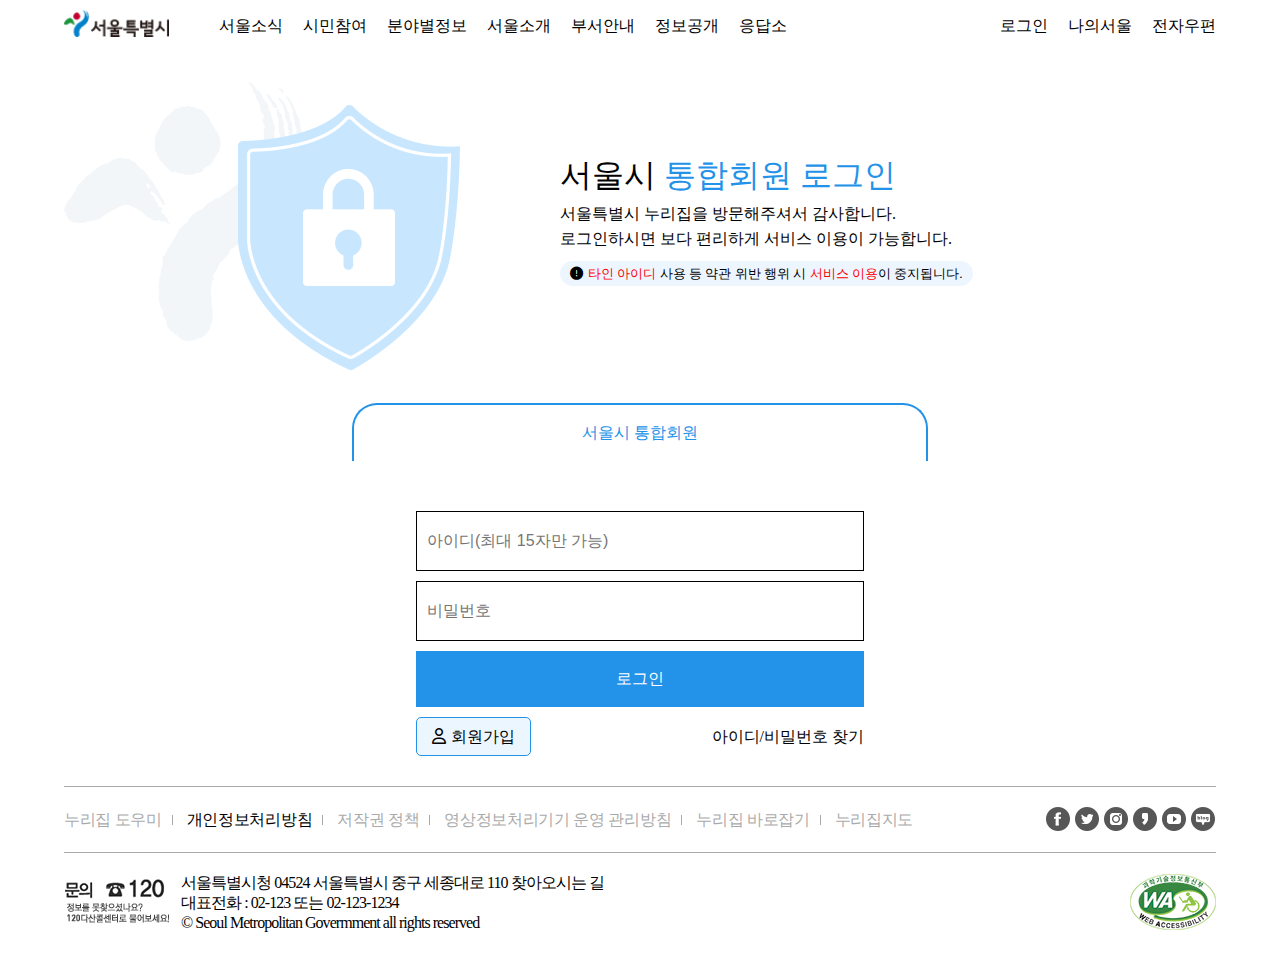
==== login.html @ 6531170d "study" ====
<!DOCTYPE html>
<html lang="ko">
<head>
    <meta charset="UTF-8">
    <meta name="viewport" content="width=device-width, initial-scale=1.0">
    <meta name="keywords" content="">
    <meta name="description" content="">
    <title>로그인</title>
    <link rel="stylesheet" href="https://cdnjs.cloudflare.com/ajax/libs/font-awesome/6.4.0/css/all.min.css">
    <link rel="stylesheet" href="./styles/reset.css">
    <link rel="stylesheet" href="./styles/style2.css">
</head>
<body>
    <header>
        <div id="h_top">
            <div class="left">
                <h1><a href="http://127.0.0.1:5500/index.html"><img src="./images/seoul.png" alt="서울특별시"></a></h1>
                <nav>
                    <ul>
                        <li><a href="#">서울소식</a></li>
                        <li><a href="#">시민참여</a></li>
                        <li><a href="#">분야별정보</a></li>
                        <li><a href="#">서울소개</a></li>
                        <li><a href="#">부서안내</a></li>
                        <li><a href="#">정보공개</a></li>
                        <li><a href="#">응답소</a></li>
                    </ul>
                </nav>
            </div>
            <ul class="right">
                <li><a href="#">로그인</a></li>
                <li><a href="#">나의서울</a></li>
                <li><a href="#">전자우편</a></li>
            </ul>
        </div>
    </header>
    <main>
        <div class="login_wrap">
            <div class="title">
                <div class="left">
                    <p><img src="./images/bg-new-login.png" alt=""></p>
                </div>
                <div class="right">
                    <h2>서울시 <span>통합회원 로그인</span></h2>
                    <p>서울특별시 누리집을 방문해주셔서 감사합니다.<br>로그인하시면 보다 편리하게 서비스 이용이 가능합니다.</p>
                    <p><i class="fa-solid fa-circle-exclamation"></i><span>타인 아이디</span> 사용 등 약관 위반 행위 시 <span>서비스 이용</span>이 중지됩니다.</p>
                </div>
            </div>
            <div class="contents">
                <h3>서울시 통합회원</h3>
                <form action="#" method="post" id="loginFrm">
                    <fieldset>
                        <legend class="skip">검색양식</legend>
                        <label for="user_id"></label>
                        <input type="text" id="user_id" placeholder="아이디(최대 15자만 가능)" maxlength="15">
                        <label for="user_pw"></label>
                        <input type="password" id="user_pw" placeholder="비밀번호">
                        <button type="submit" title="login">로그인</button>
                        <div class="join">
                            <a href="#"><i class="fa-regular fa-user"></i>회원가입</a>
                            <a href="#"><span>아이디/비밀번호 찾기</span></a></div>
                        </div>
                    </fieldset>
                </form>
            </div>
        </div>
    </main>
    <footer>
        <div class="top">
            <div class="left">
                <a href="#">누리집 도우미</a>
                <a href="#">개인정보처리방침</a>
                <a href="#">저작권 정책</a>
                <a href="#">영상정보처리기기 운영 관리방침</a>
                <a href="#">누리집 바로잡기</a>
                <a href="#">누리집지도</a>
            </div>
            <div class="right">
                <a href="#">페이스북</a>
                <a href="#">트위터</a>
                <a href="#">인스타그램</a>
                <a href="#">카카오스토리</a>
                <a href="#">유튜브</a>
                <a href="#">네이버블로그</a>
            </div>
        </div>
        <div class="btm">
            <div class="left">
                <p><img src="./images/call.jpg" alt="문의 120"></p>
                <address>서울특별시청 04524 서울특별시 중구 세종대로 110 <a href="#">찾아오시는 길</a><br>
                    대표전화 : 02-123 또는 02-123-1234<br>
                    © Seoul Metropolitan Govermment all rights reserved</address>
            </div>
            <div class="right">
                <a href="#"><img src="./images/footer_mark_wah.png" alt="WA과학기술정보통신부"></a>
            </div>
        </div>
    </footer>
</body>
</html>
---- styles/style2.css ----
/* all-layout */
header, main, footer {
    width:1152px; margin:0 auto;
}
header {}
header #h_top {
    height: 52px; 
    display: flex; flex-flow:row nowrap;
    justify-content:space-between; align-items:center; 
}
header #h_top .left {
    display: flex; flex-flow: row nowrap; gap:50px; 
}
header #h_top .left h1 {
    width: 105px; height: 27px; padding-top:10px;
}
header #h_top .left h1 a {}
header #h_top .left h1 a img {width: 100%;}
header #h_top .left nav {}
header #h_top .left nav ul {
    display: flex; flex-flow: row nowrap; gap:20px;
    
}
header #h_top .left nav ul li {line-height: 52px; }
header #h_top .left nav ul li a {}
header #h_top .left nav ul li a:hover {color:#2392e9;}
header #h_top .right {
    display: flex; flex-flow: row nowrap; gap:20px;
}
header #h_top .right li {}
header #h_top .right li a {}
header #h_top .right li a:hover {color:#2392e9;}
main {}
main .login_wrap {}
main .login_wrap .title {
    display: flex; flex-flow:row nowrap;
    justify-content:flex-start; align-items: center;
    padding:30px 0;
}
main .login_wrap .title .left {}
main .login_wrap .title .left p {}
main .login_wrap .title .left p img {}
main .login_wrap .title .right {margin-left:100px;}
main .login_wrap .title .right h2 {font-size:2rem;}
main .login_wrap .title .right h2 span {font-size:2rem; color:#2392e9;}
main .login_wrap .title .right p {
    line-height:25px; margin:10px 0;
}
main .login_wrap .title .right p:last-child {
    font-size:0.833rem; background-color:#edf6ff; padding:0 10px;
    border-radius:20px;
}
main .login_wrap .title .right p span {color:red; font-size:0.833rem;}
main .login_wrap .title .right p .fa-solid {margin-right:5px;}
main .login_wrap .contents {
    display: flex; flex-flow: column nowrap;
    justify-content: center; align-items: center; 
}
main .login_wrap .contents h3 {
    color:#2392e9;
    border:2px solid #2392e9; border-bottom:none; width:50%; text-align: center;
    padding:20px 0; border-top-left-radius:25px; border-top-right-radius:25px;
}
main .login_wrap .contents #loginFrm {
    margin-top:50px;
    display: flex; flex-flow: column nowrap;
    justify-content: center; align-items: center; 
}
main .login_wrap .contents #loginFrm fieldset {
    display: flex; flex-flow: column nowrap; 
}
main .login_wrap .contents #loginFrm fieldset label {}
main .login_wrap .contents #loginFrm fieldset #user_id,
main .login_wrap .contents #loginFrm fieldset #user_pw {
    padding:20px 200px 20px 10px; margin-bottom:10px;
    border:1px solid #000;
}
main .login_wrap .contents #loginFrm fieldset button {
    padding:20px 200px; margin-bottom:10px;
    background: #2392e9; color:#fff;
}
main .login_wrap .contents .join {
    display: flex; flex-flow: row nowrap; justify-content:space-between; align-items: center;
}
main .login_wrap .contents .join a {}
main .login_wrap .contents .join a:first-child {
    padding:10px 15px; border:1px solid #2392e9; border-radius:5px;
    background:#ebf6ff;
}
main .login_wrap .contents .join a .fa-user {
    padding-right:5px;
}
main .login_wrap .contents .join a span {}
footer {}
footer .top {
    display: flex; flex-flow: row nowrap;
    justify-content: space-between; align-items: center;
    border:1px solid #aaa; margin-top:30px;
    border-left: 0; border-right: 0; padding:20px 0;
}
footer .top .left {}
footer .top .left a {color:#aaa; letter-spacing:-0.02em;}
footer .top .left a:nth-child(2) {color:#000;}
footer .top .left a::after {
    content:''; width:1px; height:10px;
    background:#aaa; display:inline-block;
    margin:0 10px;
}
footer .top .left a:last-child::after {display:none;}
footer .top .right {}
footer .top .right a {
    background: no-repeat;
    width:25px; height:25px;
    display: inline-block; text-indent: -9999px;
}
footer .top .right a:first-child {background-image:url(../images/icon_sns2/icon_set_sns_02.png);}
footer .top .right a:first-child:hover {background-image:url(../images/icon_sns2/icon_set_sns_09.png);}
footer .top .right a:nth-child(2) {background-image:url(../images/icon_sns2/icon_set_sns_03.png);}
footer .top .right a:nth-child(2):hover {background-image:url(../images/icon_sns2/icon_set_sns_10.png);}
footer .top .right a:nth-child(3) {background-image:url(../images/icon_sns2/icon_set_sns_04.png);}
footer .top .right a:nth-child(3):hover {background-image:url(../images/icon_sns2/icon_set_sns_11.png);}
footer .top .right a:nth-child(4) {background-image:url(../images/icon_sns2/icon_set_sns_05.png);}
footer .top .right a:nth-child(4):hover {background-image:url(../images/icon_sns2/icon_set_sns_12.png);}
footer .top .right a:nth-child(5) {background-image:url(../images/icon_sns2/icon_set_sns_06.png);}
footer .top .right a:nth-child(5):hover {background-image:url(../images/icon_sns2/icon_set_sns_13.png);}
footer .top .right a:last-child {background-image:url(../images/icon_sns2/icon_set_sns_07.png);}
footer .top .right a:last-child:hover {background-image:url(../images/icon_sns2/icon_set_sns_14.png);}
footer .btm {
    display: flex; flex-flow: row nowrap;
    justify-content: space-between; align-items: center; margin:20px 0;
}
footer .btm .left {
    display: flex; flex-flow: row nowrap;
    justify-content: center; align-items: center;
}
footer .btm .left p {padding-right: 10px;}
footer .btm .left p img {}
footer .btm .left address {line-height:20px; letter-spacing:-0.06em;}
footer .btm .right {}
footer .btm .right a {}
footer .btm .right a img {}
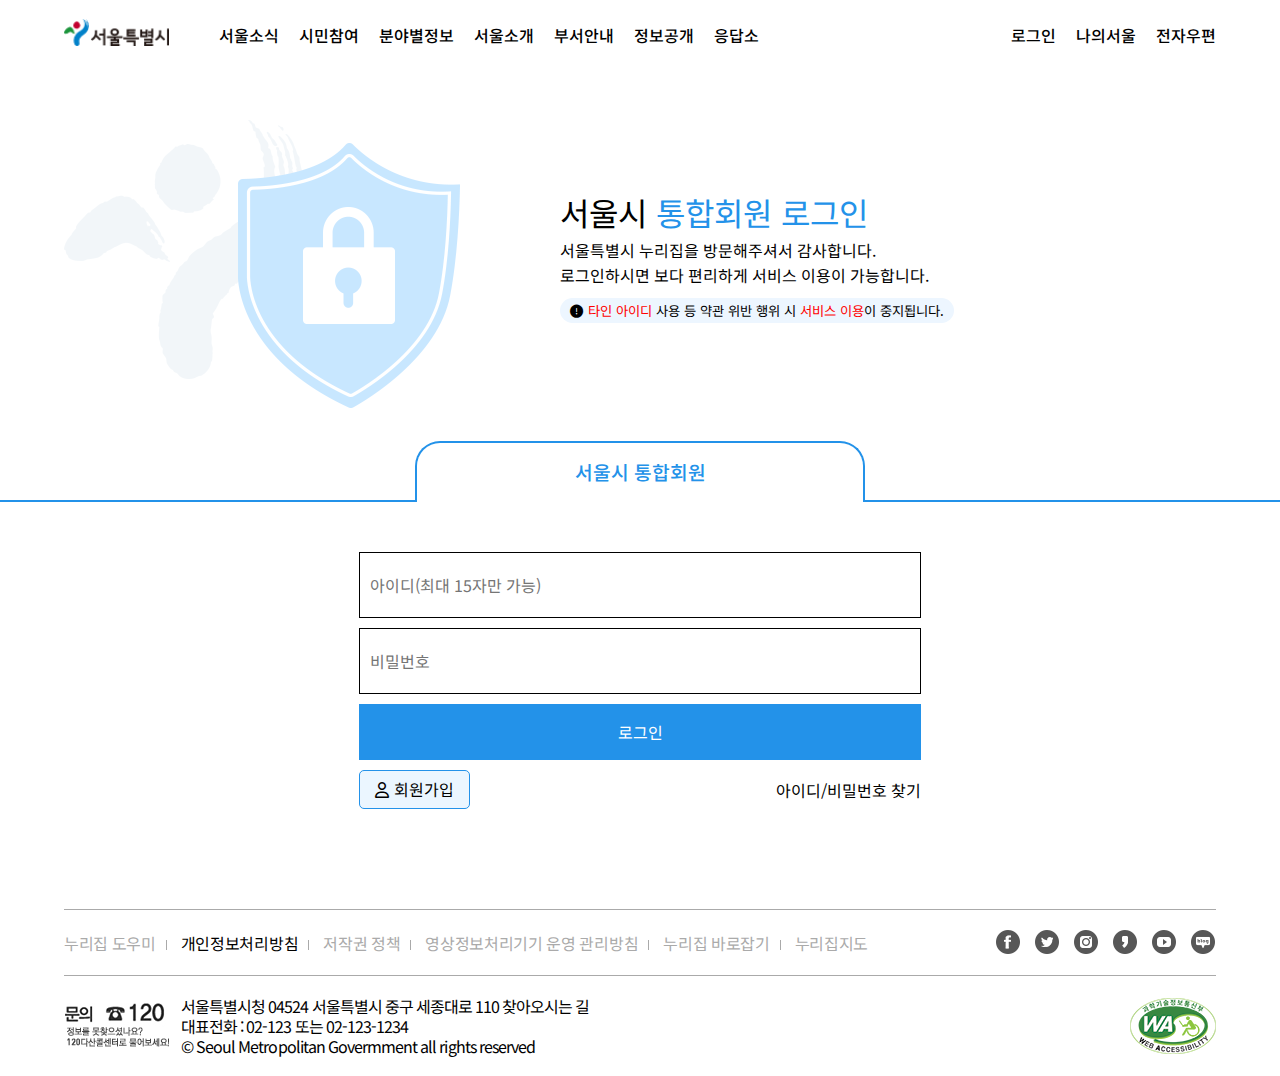
==== commit e901f629: "css" ====
--- a/login.html
+++ b/login.html
@@ -6,6 +6,12 @@
     <meta name="keywords" content="">
     <meta name="description" content="">
     <title>로그인</title>
+    <!-- favicon -->
+    <!-- font -->
+    <link rel="preconnect" href="https://fonts.googleapis.com">
+    <link rel="preconnect" href="https://fonts.gstatic.com" crossorigin>
+    <link href="https://fonts.googleapis.com/css2?family=Noto+Sans+KR:wght@400;500;700&display=swap" rel="stylesheet">
+    <!-- style -->
     <link rel="stylesheet" href="https://cdnjs.cloudflare.com/ajax/libs/font-awesome/6.4.0/css/all.min.css">
     <link rel="stylesheet" href="./styles/reset.css">
     <link rel="stylesheet" href="./styles/style2.css">
@@ -14,7 +20,7 @@
     <header>
         <div id="h_top">
             <div class="left">
-                <h1><a href="http://127.0.0.1:5500/index.html"><img src="./images/seoul.png" alt="서울특별시"></a></h1>
+                <h1><a href="./index.html"><img src="./images/seoul.png" alt="서울특별시"></a></h1>
                 <nav>
                     <ul>
                         <li><a href="#">서울소식</a></li>
@@ -48,11 +54,14 @@
             </div>
             <div class="contents">
                 <h3>서울시 통합회원</h3>
+                <div class="box">
+                    <span></span>
+                </div>
                 <form action="#" method="post" id="loginFrm">
                     <fieldset>
                         <legend class="skip">검색양식</legend>
                         <label for="user_id"></label>
-                        <input type="text" id="user_id" placeholder="아이디(최대 15자만 가능)" maxlength="15">
+                        <input type="text" id="user_id" placeholder="아이디(최대 15자만 가능)" maxlength="15" autofocus>
                         <label for="user_pw"></label>
                         <input type="password" id="user_pw" placeholder="비밀번호">
                         <button type="submit" title="login">로그인</button>
--- a/styles/style2.css
+++ b/styles/style2.css
@@ -4,7 +4,7 @@
 }
 header {}
 header #h_top {
-    height: 52px; 
+    height: 70px; 
     display: flex; flex-flow:row nowrap;
     justify-content:space-between; align-items:center; 
 }
@@ -22,15 +22,15 @@
     
 }
 header #h_top .left nav ul li {line-height: 52px; }
-header #h_top .left nav ul li a {}
+header #h_top .left nav ul li a {font-weight: 500;}
 header #h_top .left nav ul li a:hover {color:#2392e9;}
 header #h_top .right {
     display: flex; flex-flow: row nowrap; gap:20px;
 }
 header #h_top .right li {}
-header #h_top .right li a {}
+header #h_top .right li a {font-weight: 500;}
 header #h_top .right li a:hover {color:#2392e9;}
-main {}
+main {margin-top: 20px;}
 main .login_wrap {}
 main .login_wrap .title {
     display: flex; flex-flow:row nowrap;
@@ -57,9 +57,24 @@
     justify-content: center; align-items: center; 
 }
 main .login_wrap .contents h3 {
+    width: 450px;
     color:#2392e9;
-    border:2px solid #2392e9; border-bottom:none; width:50%; text-align: center;
-    padding:20px 0; border-top-left-radius:25px; border-top-right-radius:25px;
+    border:2px solid #2392e9; 
+    border-bottom:none; 
+    position: relative; bottom:-2px;
+    background: #fff;
+    border-top-left-radius:25px; border-top-right-radius:25px;
+    /* width:50%; */
+    text-align: center;
+    padding:20px 0; 
+    font-weight: 500;
+    font-size: 1.2rem;
+}
+main .login_wrap .contents .box {}
+main .login_wrap .contents .box span {
+    display: block;
+    width: 1920px;
+    border-bottom:2px solid #2392e9;
 }
 main .login_wrap .contents #loginFrm {
     margin-top:50px;
@@ -91,7 +106,7 @@
     padding-right:5px;
 }
 main .login_wrap .contents .join a span {}
-footer {}
+footer {margin-top: 100px;}
 footer .top {
     display: flex; flex-flow: row nowrap;
     justify-content: space-between; align-items: center;
@@ -112,6 +127,7 @@
     background: no-repeat;
     width:25px; height:25px;
     display: inline-block; text-indent: -9999px;
+    margin-left:10px;
 }
 footer .top .right a:first-child {background-image:url(../images/icon_sns2/icon_set_sns_02.png);}
 footer .top .right a:first-child:hover {background-image:url(../images/icon_sns2/icon_set_sns_09.png);}
